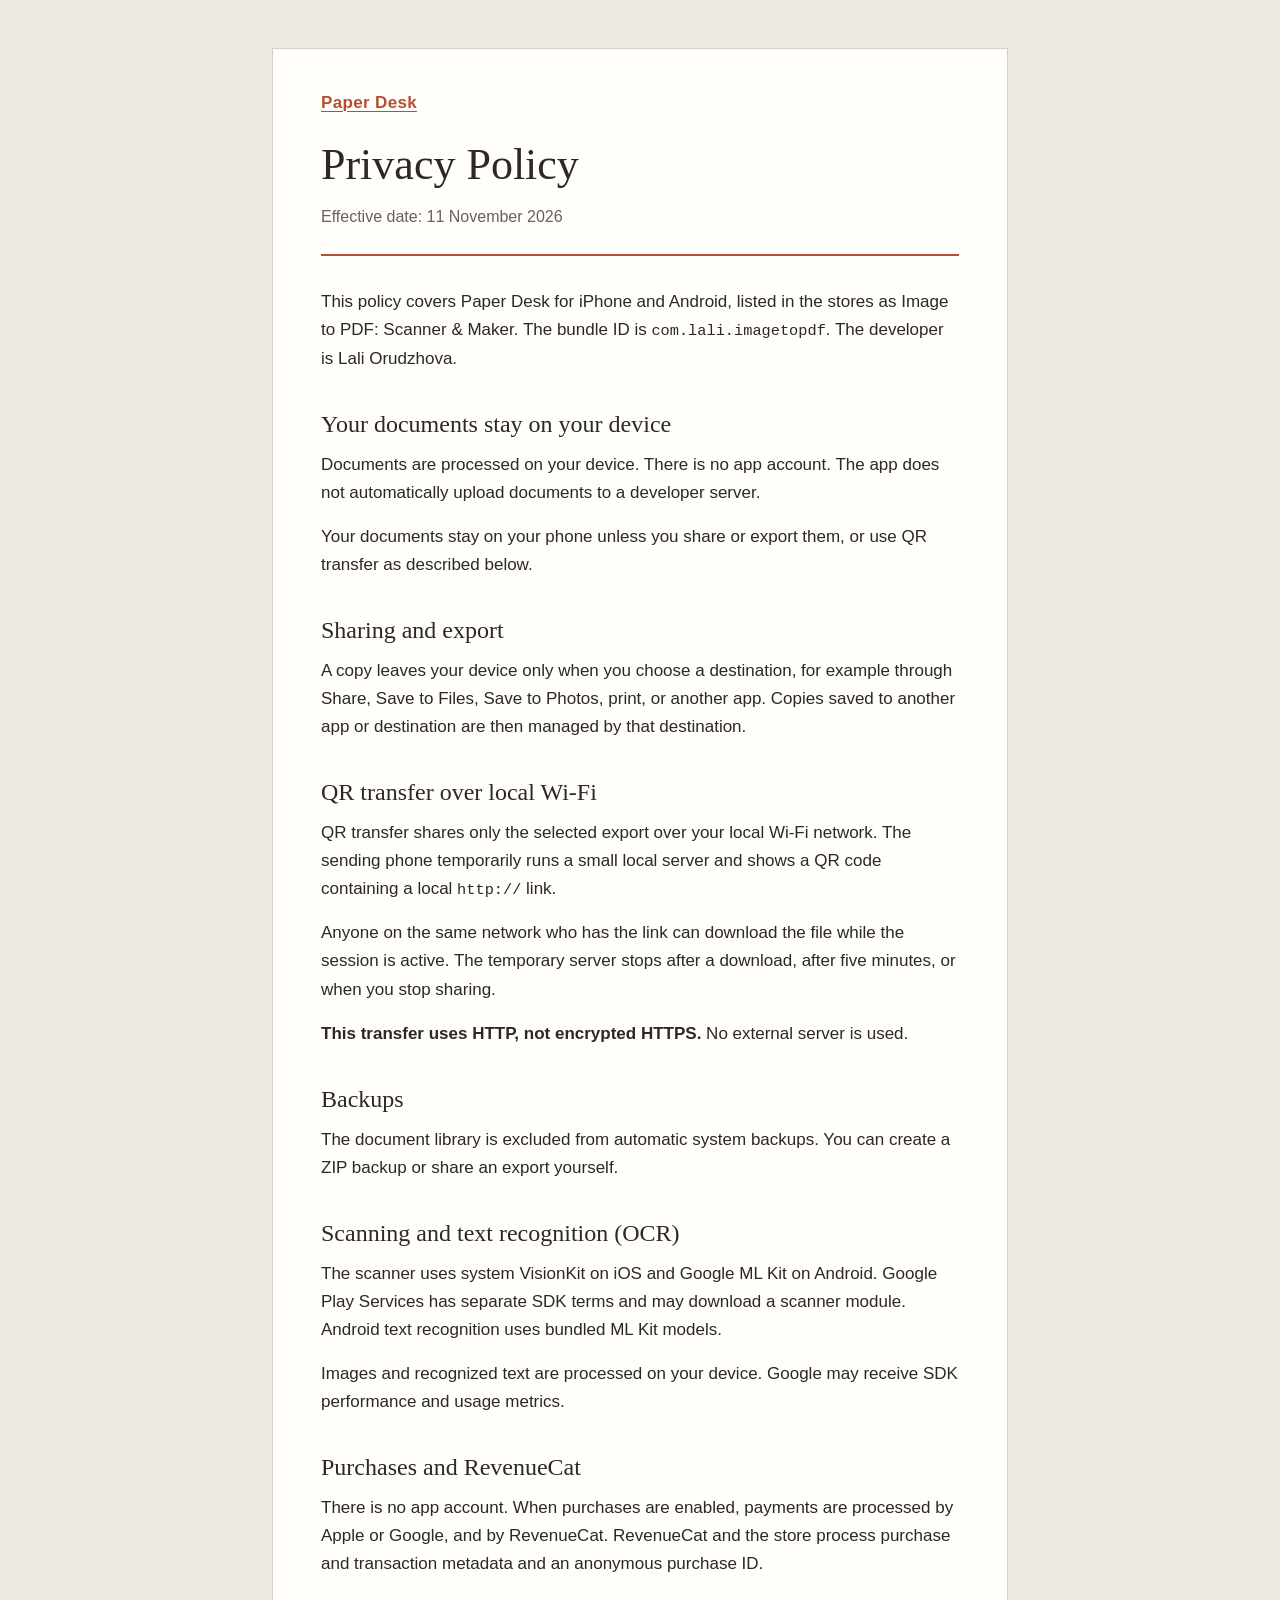
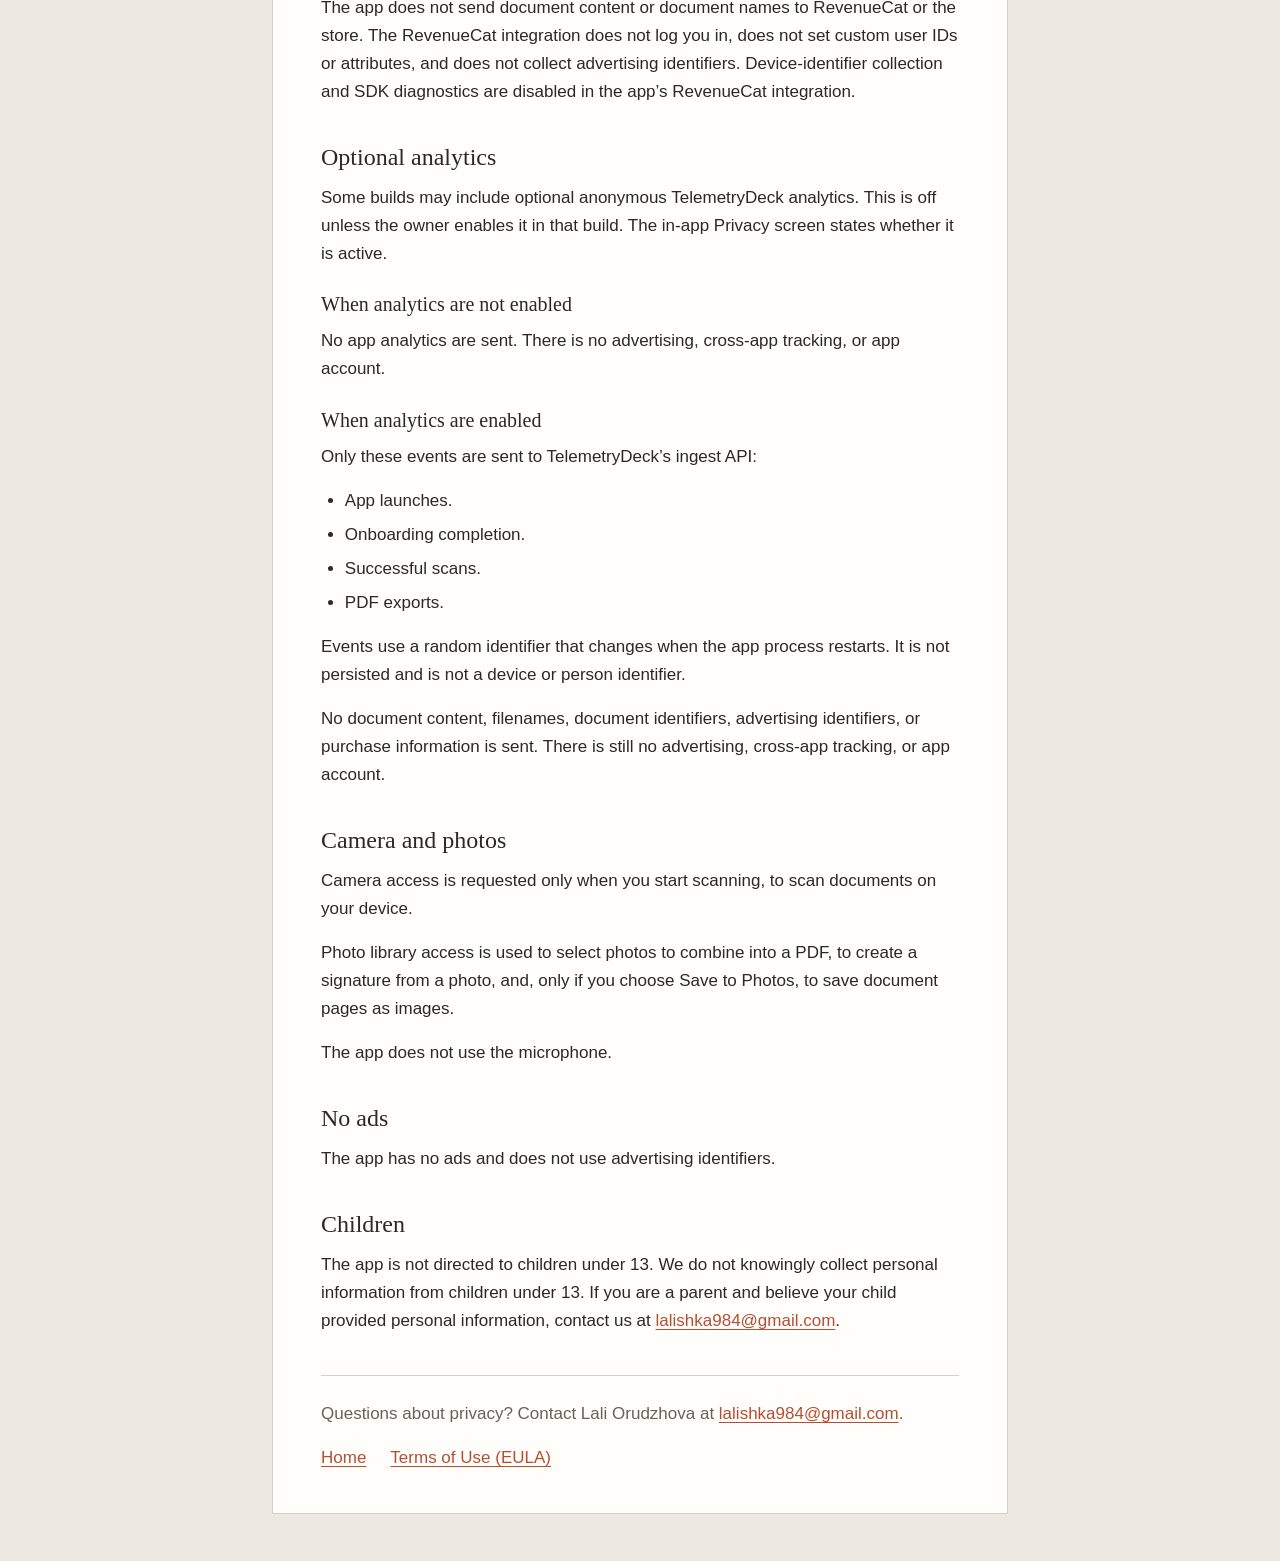
==== privacy.html @ 574ffd25 "Add Paper Desk Terms of Use and Privacy Policy" ====
<!doctype html>
<html lang="en">
<head>
  <meta charset="utf-8">
  <meta name="viewport" content="width=device-width, initial-scale=1">
  <title>Privacy Policy — Paper Desk</title>
  <meta name="description" content="How Paper Desk handles documents, local Wi-Fi transfers, scanning, purchases, and optional analytics.">
  <link rel="stylesheet" href="styles.css">
</head>
<body>
  <main class="paper">
    <header class="page-header">
      <p class="brand"><a href="index.html">Paper Desk</a></p>
      <h1>Privacy Policy</h1>
      <p class="effective-date">Effective date: <time datetime="2026-11-11">11 November 2026</time></p>
    </header>

    <p>This policy covers Paper Desk for iPhone and Android, listed in the stores as Image to PDF: Scanner &amp; Maker. The bundle ID is <code>com.lali.imagetopdf</code>. The developer is Lali Orudzhova.</p>

    <section aria-labelledby="on-device">
      <h2 id="on-device">Your documents stay on your device</h2>
      <p>Documents are processed on your device. There is no app account. The app does not automatically upload documents to a developer server.</p>
      <p>Your documents stay on your phone unless you share or export them, or use QR transfer as described below.</p>
    </section>

    <section aria-labelledby="sharing">
      <h2 id="sharing">Sharing and export</h2>
      <p>A copy leaves your device only when you choose a destination, for example through Share, Save to Files, Save to Photos, print, or another app. Copies saved to another app or destination are then managed by that destination.</p>
    </section>

    <section aria-labelledby="qr-transfer">
      <h2 id="qr-transfer">QR transfer over local Wi-Fi</h2>
      <p>QR transfer shares only the selected export over your local Wi-Fi network. The sending phone temporarily runs a small local server and shows a QR code containing a local <code>http://</code> link.</p>
      <p>Anyone on the same network who has the link can download the file while the session is active. The temporary server stops after a download, after five minutes, or when you stop sharing.</p>
      <p><strong>This transfer uses HTTP, not encrypted HTTPS.</strong> No external server is used.</p>
    </section>

    <section aria-labelledby="backups">
      <h2 id="backups">Backups</h2>
      <p>The document library is excluded from automatic system backups. You can create a ZIP backup or share an export yourself.</p>
    </section>

    <section aria-labelledby="scanning">
      <h2 id="scanning">Scanning and text recognition (OCR)</h2>
      <p>The scanner uses system VisionKit on iOS and Google ML Kit on Android. Google Play Services has separate SDK terms and may download a scanner module. Android text recognition uses bundled ML Kit models.</p>
      <p>Images and recognized text are processed on your device. Google may receive SDK performance and usage metrics.</p>
    </section>

    <section aria-labelledby="purchases">
      <h2 id="purchases">Purchases and RevenueCat</h2>
      <p>There is no app account. When purchases are enabled, payments are processed by Apple or Google, and by RevenueCat. RevenueCat and the store process purchase and transaction metadata and an anonymous purchase ID.</p>
      <p>The app does not send document content or document names to RevenueCat or the store. The RevenueCat integration does not log you in, does not set custom user IDs or attributes, and does not collect advertising identifiers. Device-identifier collection and SDK diagnostics are disabled in the app’s RevenueCat integration.</p>
    </section>

    <section aria-labelledby="analytics">
      <h2 id="analytics">Optional analytics</h2>
      <p>Some builds may include optional anonymous TelemetryDeck analytics. This is off unless the owner enables it in that build. The in-app Privacy screen states whether it is active.</p>

      <h3>When analytics are not enabled</h3>
      <p>No app analytics are sent. There is no advertising, cross-app tracking, or app account.</p>

      <h3>When analytics are enabled</h3>
      <p>Only these events are sent to TelemetryDeck’s ingest API:</p>
      <ul>
        <li>App launches.</li>
        <li>Onboarding completion.</li>
        <li>Successful scans.</li>
        <li>PDF exports.</li>
      </ul>
      <p>Events use a random identifier that changes when the app process restarts. It is not persisted and is not a device or person identifier.</p>
      <p>No document content, filenames, document identifiers, advertising identifiers, or purchase information is sent. There is still no advertising, cross-app tracking, or app account.</p>
    </section>

    <section aria-labelledby="permissions">
      <h2 id="permissions">Camera and photos</h2>
      <p>Camera access is requested only when you start scanning, to scan documents on your device.</p>
      <p>Photo library access is used to select photos to combine into a PDF, to create a signature from a photo, and, only if you choose Save to Photos, to save document pages as images.</p>
      <p>The app does not use the microphone.</p>
    </section>

    <section aria-labelledby="advertising">
      <h2 id="advertising">No ads</h2>
      <p>The app has no ads and does not use advertising identifiers.</p>
    </section>

    <section aria-labelledby="children">
      <h2 id="children">Children</h2>
      <p>The app is not directed to children under 13. We do not knowingly collect personal information from children under 13. If you are a parent and believe your child provided personal information, contact us at <a href="mailto:lalishka984@gmail.com">lalishka984@gmail.com</a>.</p>
    </section>

    <footer class="page-footer">
      <p>Questions about privacy? Contact Lali Orudzhova at <a href="mailto:lalishka984@gmail.com">lalishka984@gmail.com</a>.</p>
      <nav aria-label="Footer">
        <a href="index.html">Home</a>
        <a href="terms.html">Terms of Use (EULA)</a>
      </nav>
    </footer>
  </main>
</body>
</html>
---- styles.css ----
:root {
  color-scheme: light;
  --desk: #EDE9E2;
  --paper: #FFFEFA;
  --ink: #2C2825;
  --accent: #B54F34;
  --muted: #68615A;
  --hairline: #D5CFC6;
}

* {
  box-sizing: border-box;
}

body {
  margin: 0;
  padding: 48px 24px;
  background: var(--desk);
  color: var(--ink);
  font-family: -apple-system, BlinkMacSystemFont, "Segoe UI", sans-serif;
  font-size: 1.0625rem;
  line-height: 1.65;
  overflow-wrap: anywhere;
}

.paper {
  max-width: 46rem;
  margin: 0 auto;
  padding: 40px 48px;
  border: 1px solid var(--hairline);
  background: var(--paper);
}

.page-header {
  margin-bottom: 2rem;
  padding-bottom: 1.5rem;
  border-bottom: 2px solid var(--accent);
}

.brand {
  margin: 0 0 1.25rem;
  color: var(--accent);
  font-weight: 600;
  letter-spacing: 0.02em;
}

h1,
h2,
h3 {
  font-family: Georgia, "New York", "Noto Serif", serif;
  font-weight: 400;
  line-height: 1.25;
}

h1 {
  margin: 0;
  font-size: clamp(2rem, 6vw, 2.75rem);
}

h2 {
  margin: 2.25rem 0 0.75rem;
  font-size: 1.5rem;
}

h3 {
  margin: 1.5rem 0 0.625rem;
  font-size: 1.25rem;
}

p,
ul {
  margin: 0 0 1rem;
}

.subtitle,
.effective-date {
  margin: 0.75rem 0 0;
  color: var(--muted);
}

.effective-date {
  font-size: 1rem;
}

ul {
  padding-left: 1.4em;
}

li + li {
  margin-top: 0.375rem;
}

a {
  color: var(--accent);
  text-decoration: underline;
  text-decoration-thickness: 1px;
  text-underline-offset: 0.2em;
}

a:hover {
  text-decoration-thickness: 2px;
}

a:focus-visible {
  outline: 2px solid var(--accent);
  outline-offset: 4px;
}

code {
  font-family: ui-monospace, "SFMono-Regular", Consolas, monospace;
  font-size: 0.9em;
}

.document-links {
  display: flex;
  flex-direction: column;
  align-items: flex-start;
  gap: 0.75rem;
  margin-top: 1.5rem;
}

.page-footer {
  margin-top: 2.5rem;
  padding-top: 1.5rem;
  border-top: 1px solid var(--hairline);
  color: var(--muted);
}

.page-footer nav {
  display: flex;
  flex-wrap: wrap;
  gap: 0.75rem 1.5rem;
}

.page-footer p:last-child {
  margin-bottom: 0;
}

@media (max-width: 40rem) {
  body {
    padding: 0;
  }

  .paper {
    min-height: 100vh;
    padding: 32px 24px;
    border: 0;
  }
}

@media print {
  body {
    padding: 0;
    background: var(--paper);
  }

  .paper {
    max-width: none;
    padding: 0;
    border: 0;
  }

  h1,
  h2,
  h3 {
    break-after: avoid;
  }
}
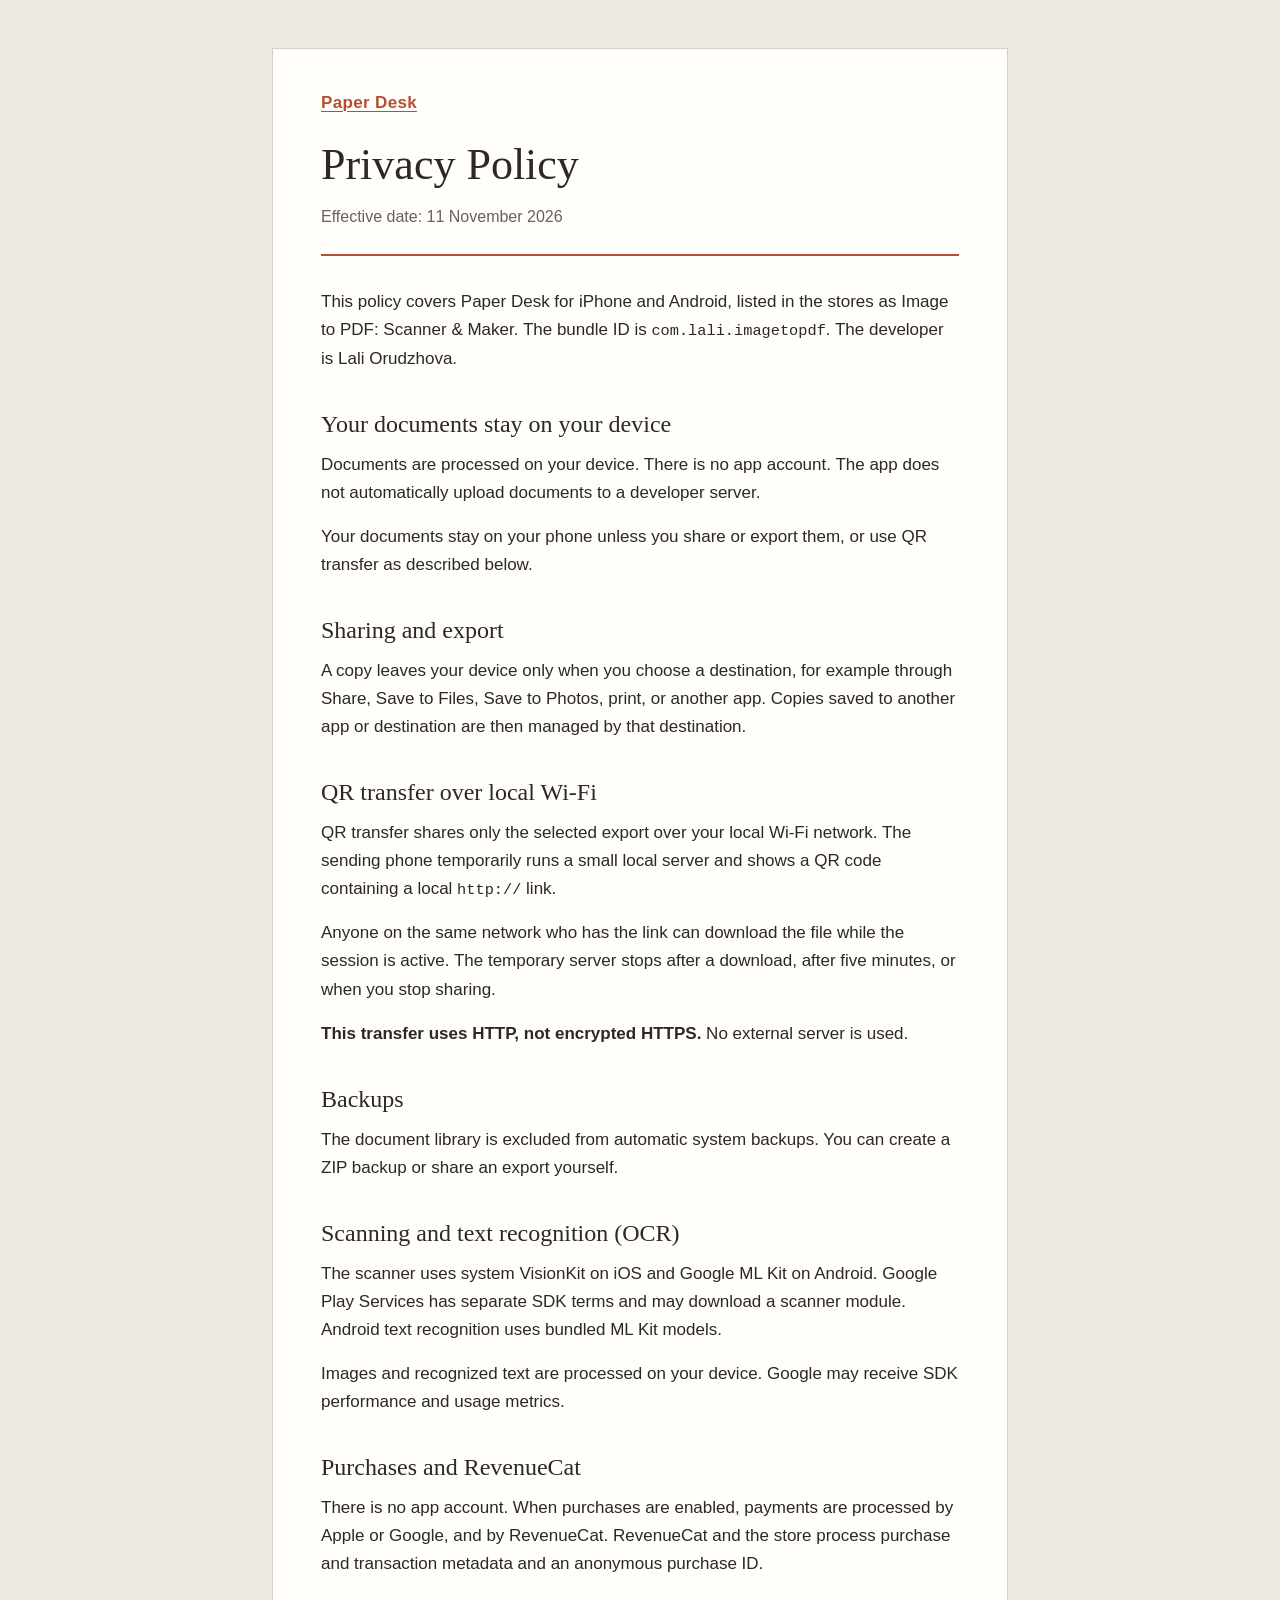
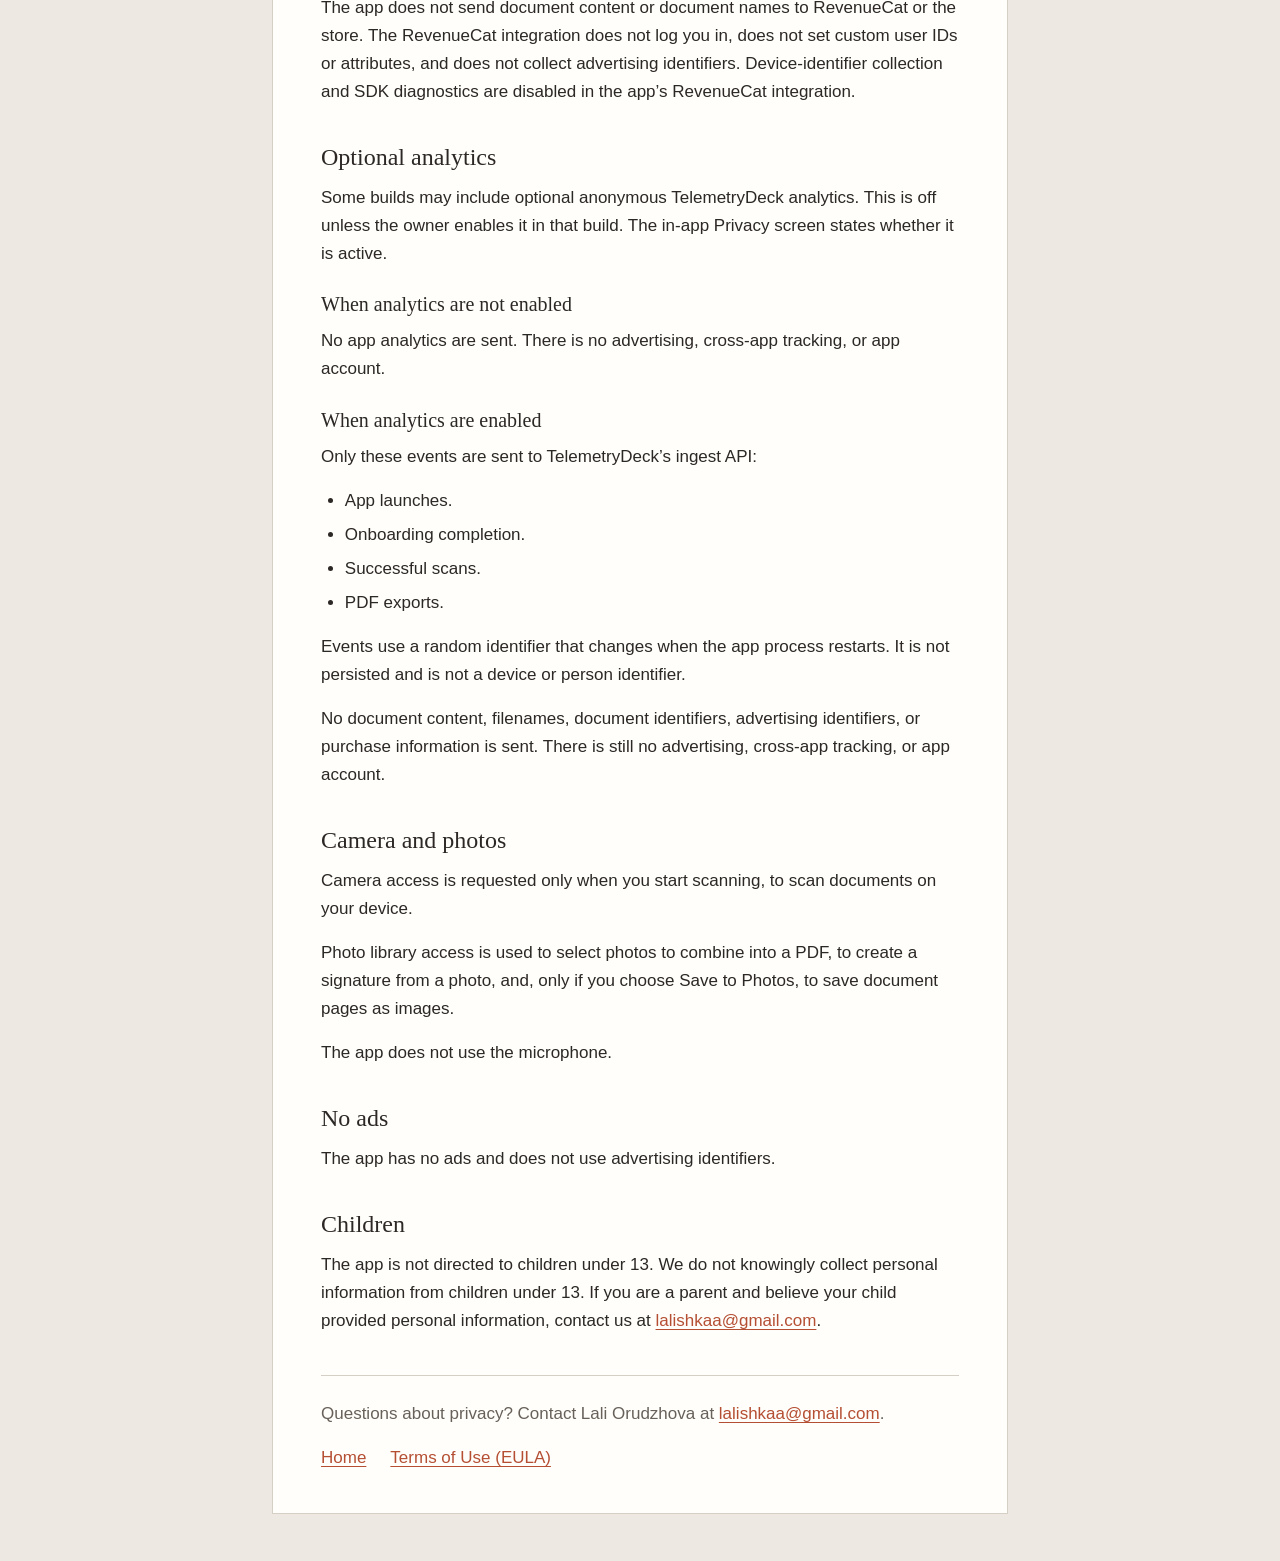
==== commit f3f6595b: "Use lalishkaa@gmail.com as the Paper Desk contact email" ====
--- a/privacy.html
+++ b/privacy.html
@@ -85,11 +85,11 @@
 
     <section aria-labelledby="children">
       <h2 id="children">Children</h2>
-      <p>The app is not directed to children under 13. We do not knowingly collect personal information from children under 13. If you are a parent and believe your child provided personal information, contact us at <a href="mailto:lalishka984@gmail.com">lalishka984@gmail.com</a>.</p>
+      <p>The app is not directed to children under 13. We do not knowingly collect personal information from children under 13. If you are a parent and believe your child provided personal information, contact us at <a href="mailto:lalishkaa@gmail.com">lalishkaa@gmail.com</a>.</p>
     </section>
 
     <footer class="page-footer">
-      <p>Questions about privacy? Contact Lali Orudzhova at <a href="mailto:lalishka984@gmail.com">lalishka984@gmail.com</a>.</p>
+      <p>Questions about privacy? Contact Lali Orudzhova at <a href="mailto:lalishkaa@gmail.com">lalishkaa@gmail.com</a>.</p>
       <nav aria-label="Footer">
         <a href="index.html">Home</a>
         <a href="terms.html">Terms of Use (EULA)</a>
